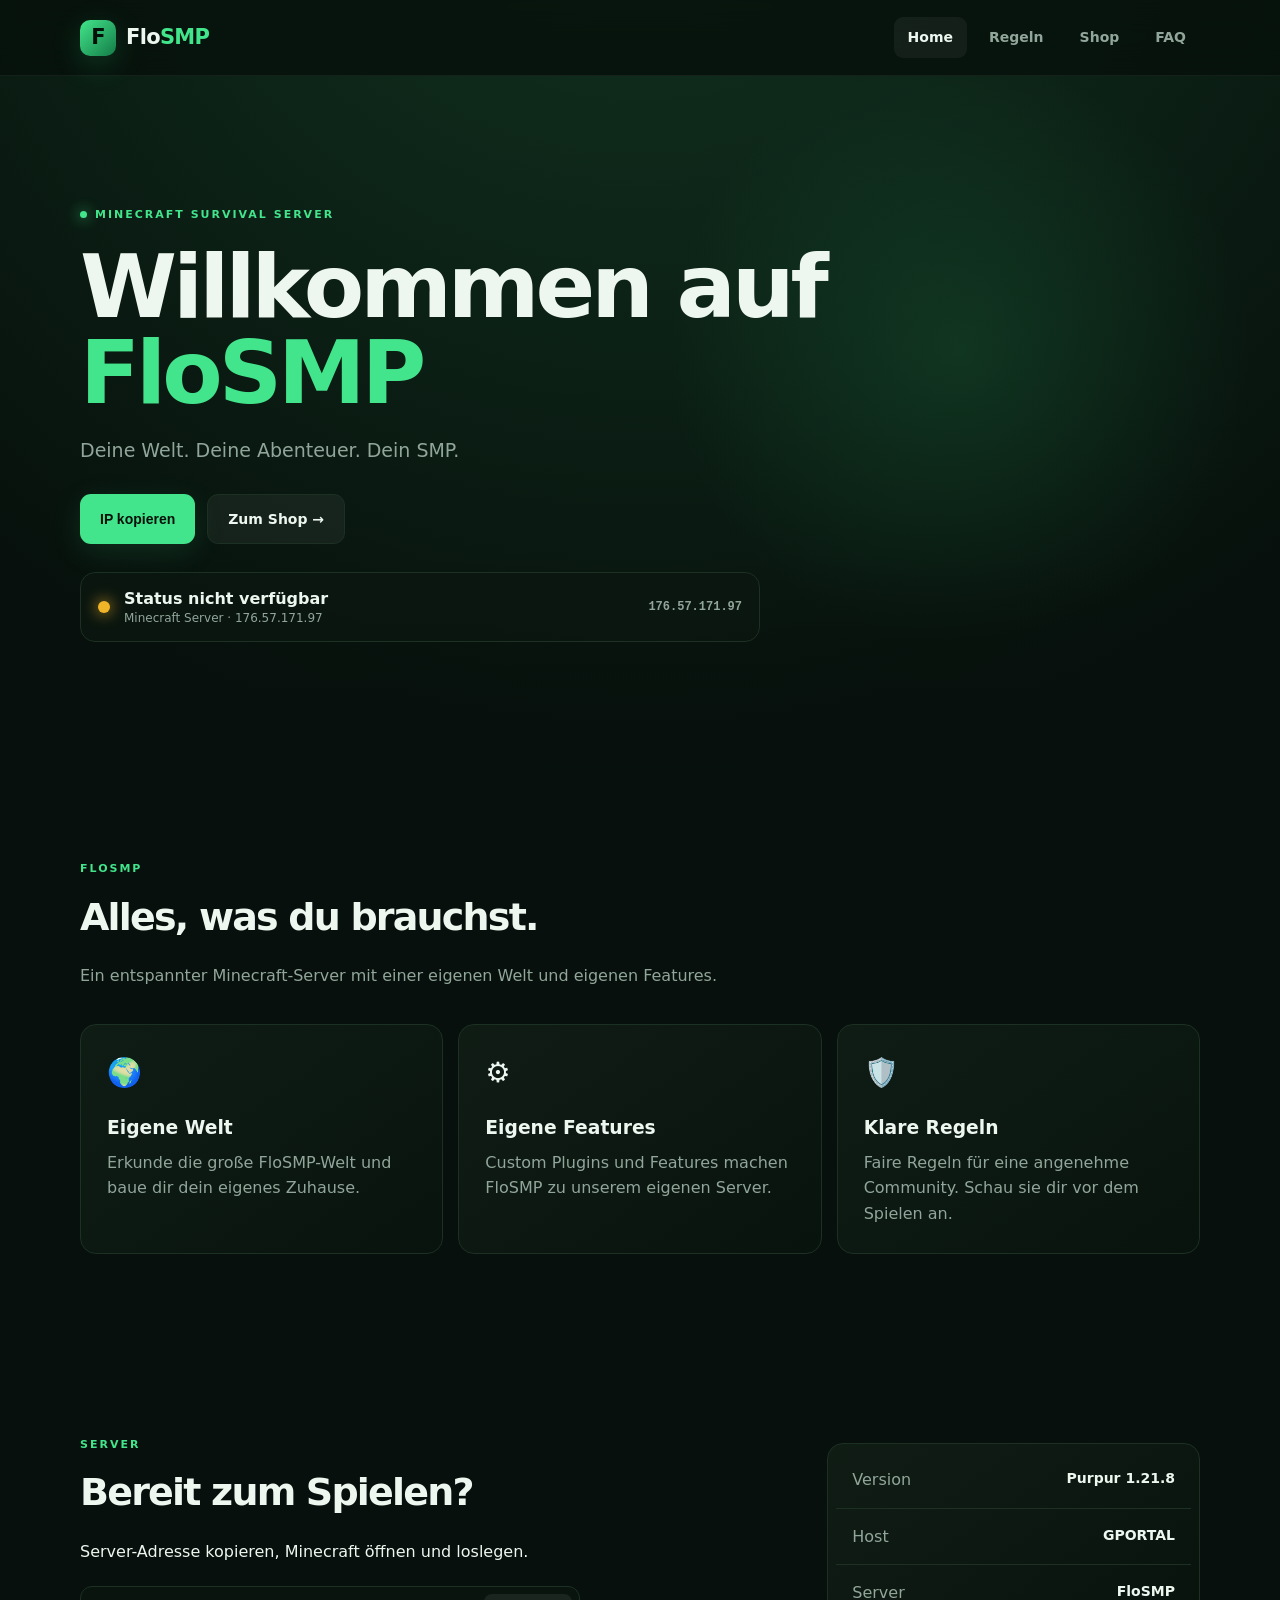
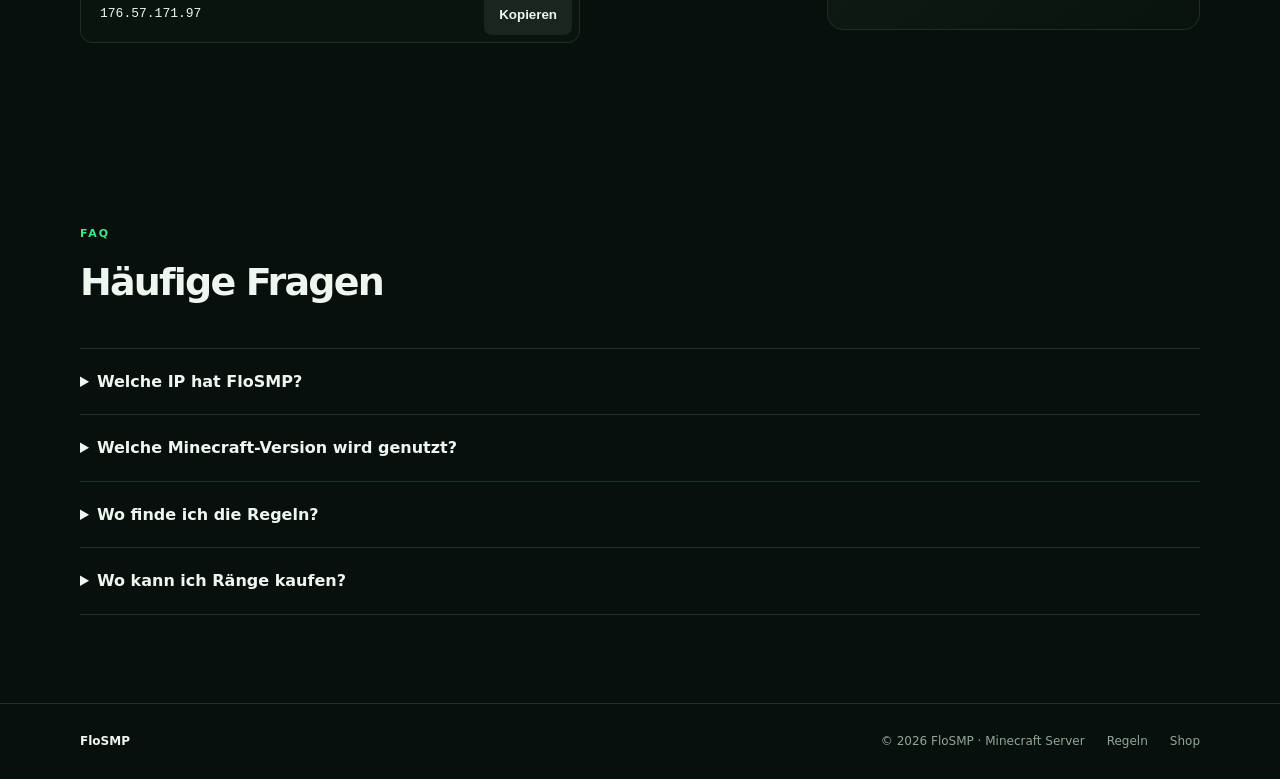
==== index.html @ 4ad26623 "FloSMP Website" ====
<!DOCTYPE html>
<html lang="de">
<head>
  <meta charset="UTF-8">
  <meta name="viewport" content="width=device-width, initial-scale=1.0">
  <meta name="description" content="FloSMP – Minecraft Server. Regeln, Shop, Ränge und Serverinformationen.">
  <title>FloSMP — Minecraft Server</title>
  <link rel="stylesheet" href="style.css">
</head>
<body>
<header class="topbar">
  <a class="brand" href="index.html"><span class="brand-mark">F</span><span>Flo<span>SMP</span></span></a>
  <nav>
    <a class="active" href="index.html">Home</a>
    <a href="regeln.html">Regeln</a>
    <a href="shop.html">Shop</a>
    <a href="#faq">FAQ</a>
  </nav>
  <button class="menu" aria-label="Menü öffnen">☰</button>
</header>

<main>
  <section class="hero">
    <div class="hero-glow"></div>
    <div class="hero-content">
      <div class="eyebrow"><span class="dot"></span> Minecraft Survival Server</div>
      <h1>Willkommen auf<br><strong>FloSMP</strong></h1>
      <p>Deine Welt. Deine Abenteuer. Dein SMP.</p>
      <div class="hero-actions">
        <button class="btn primary copy-ip" data-ip="176.57.171.97">IP kopieren</button>
        <a class="btn secondary" href="shop.html">Zum Shop →</a>
      </div>
      <div class="server-card">
        <div class="status-icon"><span id="status-dot"></span></div>
        <div class="server-info">
          <strong id="status-text">Status wird geprüft…</strong>
          <span id="player-text">Minecraft Server · 176.57.171.97</span>
        </div>
        <div class="ip">176.57.171.97</div>
      </div>
    </div>
  </section>

  <section class="section features">
    <div class="section-heading">
      <span class="eyebrow">FLOSMp</span>
      <h2>Alles, was du brauchst.</h2>
      <p>Ein entspannter Minecraft-Server mit einer eigenen Welt und eigenen Features.</p>
    </div>
    <div class="cards">
      <article class="card"><div class="icon">🌍</div><h3>Eigene Welt</h3><p>Erkunde die große FloSMP-Welt und baue dir dein eigenes Zuhause.</p></article>
      <article class="card"><div class="icon">⚙️</div><h3>Eigene Features</h3><p>Custom Plugins und Features machen FloSMP zu unserem eigenen Server.</p></article>
      <article class="card"><div class="icon">🛡️</div><h3>Klare Regeln</h3><p>Faire Regeln für eine angenehme Community. Schau sie dir vor dem Spielen an.</p></article>
    </div>
  </section>

  <section class="section split">
    <div>
      <span class="eyebrow">SERVER</span>
      <h2>Bereit zum Spielen?</h2>
      <p>Server-Adresse kopieren, Minecraft öffnen und loslegen.</p>
      <div class="copy-box">
        <code>176.57.171.97</code>
        <button class="copy-ip" data-ip="176.57.171.97">Kopieren</button>
      </div>
    </div>
    <div class="info-panel">
      <div><span>Version</span><strong>Purpur 1.21.8</strong></div>
      <div><span>Host</span><strong>GPORTAL</strong></div>
      <div><span>Server</span><strong>FloSMP</strong></div>
    </div>
  </section>

  <section class="section" id="faq">
    <div class="section-heading">
      <span class="eyebrow">FAQ</span>
      <h2>Häufige Fragen</h2>
    </div>
    <div class="faq">
      <details><summary>Welche IP hat FloSMP?</summary><p>Die aktuelle Server-IP ist <strong>176.57.171.97</strong>.</p></details>
      <details><summary>Welche Minecraft-Version wird genutzt?</summary><p>FloSMP läuft aktuell auf <strong>Purpur 1.21.8</strong>.</p></details>
      <details><summary>Wo finde ich die Regeln?</summary><p>Alle Regeln findest du auf der <a href="regeln.html">Regel-Seite</a>.</p></details>
      <details><summary>Wo kann ich Ränge kaufen?</summary><p>Im <a href="shop.html">Shop</a> findest du die verfügbaren Ränge und Angebote.</p></details>
    </div>
  </section>
</main>

<footer><div class="footer-inner"><strong>FloSMP</strong><span>© 2026 FloSMP · Minecraft Server</span><a href="regeln.html">Regeln</a><a href="shop.html">Shop</a></div></footer>
<div class="toast" id="toast">IP kopiert ✓</div>
<script src="script.js"></script>
</body>
</html>
---- style.css ----
:root{--bg:#07100c;--panel:#0c1711;--panel2:#101d15;--line:#1c3024;--text:#edf7f0;--muted:#91a69a;--green:#42e58b;--green2:#20b967;--max:1120px}*{box-sizing:border-box}html{scroll-behavior:smooth}body{margin:0;background:radial-gradient(circle at 50% -10%,#123622 0,#07100c 38%),var(--bg);color:var(--text);font-family:Inter,ui-sans-serif,system-ui,-apple-system,BlinkMacSystemFont,"Segoe UI",sans-serif;line-height:1.6}a{color:inherit;text-decoration:none}.topbar{height:76px;border-bottom:1px solid rgba(255,255,255,.06);display:flex;align-items:center;justify-content:space-between;padding:0 max(24px,calc((100% - var(--max))/2));position:sticky;top:0;background:rgba(7,16,12,.82);backdrop-filter:blur(16px);z-index:10}.brand{display:flex;align-items:center;gap:10px;font-weight:900;font-size:21px;letter-spacing:-.7px}.brand>span:last-child span{color:var(--green)}.brand-mark{display:grid;place-items:center;width:36px;height:36px;border-radius:10px;background:linear-gradient(135deg,var(--green),#147c47);color:#06100a;box-shadow:0 8px 30px rgba(66,229,139,.18)}nav{display:flex;gap:8px}nav a{padding:9px 14px;border-radius:9px;color:var(--muted);font-weight:650;font-size:14px}nav a:hover,nav a.active{color:var(--text);background:rgba(255,255,255,.05)}.menu{display:none;background:none;border:0;color:var(--text);font-size:24px}.hero{min-height:690px;position:relative;display:flex;align-items:center;overflow:hidden}.hero:before{content:"";position:absolute;inset:0;background:linear-gradient(180deg,transparent 70%,var(--bg)),radial-gradient(circle at 75% 40%,rgba(49,199,111,.14),transparent 28%)}.hero-content{width:min(var(--max),calc(100% - 48px));margin:auto;position:relative}.eyebrow{display:inline-flex;align-items:center;gap:8px;text-transform:uppercase;letter-spacing:2px;font-size:11px;font-weight:850;color:var(--green)}.dot{width:7px;height:7px;border-radius:50%;background:var(--green);box-shadow:0 0 14px var(--green)}h1{font-size:clamp(48px,8vw,88px);line-height:.98;letter-spacing:-4px;margin:18px 0}.hero h1 strong{color:var(--green)}.hero p,.page-hero p{color:var(--muted);font-size:19px}.hero-actions{display:flex;gap:12px;margin:28px 0}.btn{border:0;border-radius:11px;padding:13px 20px;font-weight:800;cursor:pointer;font-size:14px;display:inline-flex;align-items:center;justify-content:center}.primary{background:var(--green);color:#06100a;box-shadow:0 8px 30px rgba(66,229,139,.13)}.primary:hover{background:#62efa2;transform:translateY(-1px)}.secondary{background:rgba(255,255,255,.05);border:1px solid var(--line);color:var(--text)}.server-card{width:min(680px,100%);display:flex;align-items:center;gap:14px;padding:15px 17px;background:rgba(12,23,17,.82);border:1px solid var(--line);border-radius:15px}.status-icon{width:12px;height:12px;border-radius:50%;background:#f0b429;box-shadow:0 0 15px #f0b429}.status-icon.online{background:var(--green);box-shadow:0 0 15px var(--green)}.status-icon.offline{background:#ef6461;box-shadow:0 0 15px #ef6461}.server-info{display:flex;flex-direction:column;line-height:1.35}.server-info span{color:var(--muted);font-size:12px}.ip{margin-left:auto;color:var(--muted);font:600 12px ui-monospace,SFMono-Regular,Menlo,monospace}.section{width:min(var(--max),calc(100% - 48px));margin:auto;padding:88px 0}.section-heading{max-width:650px;margin-bottom:35px}.section h2{font-size:38px;letter-spacing:-1.8px;margin:7px 0}.section-heading p{color:var(--muted)}.cards{display:grid;grid-template-columns:repeat(3,1fr);gap:15px}.card,.product,.info-panel,.rule{background:linear-gradient(145deg,rgba(16,29,21,.95),rgba(9,19,14,.95));border:1px solid var(--line);border-radius:16px}.card{padding:26px}.icon{font-size:28px}.card h3{margin:17px 0 7px}.card p,.product p,.rule p{color:var(--muted);margin:0}.split{display:grid;grid-template-columns:1.3fr .7fr;gap:55px;align-items:center}.copy-box{display:flex;width:min(500px,100%);background:#09140e;border:1px solid var(--line);padding:7px;border-radius:12px;margin-top:22px}.copy-box code{flex:1;padding:10px 12px}.copy-box button{border:0;border-radius:8px;background:rgba(255,255,255,.07);color:var(--text);padding:0 15px;font-weight:750;cursor:pointer}.info-panel{padding:8px}.info-panel div{display:flex;justify-content:space-between;padding:15px 16px;border-bottom:1px solid var(--line)}.info-panel div:last-child{border:0}.info-panel span{color:var(--muted)}.info-panel strong{font-size:14px}.faq{border-top:1px solid var(--line)}details{border-bottom:1px solid var(--line);padding:20px 0}summary{cursor:pointer;font-weight:750}details p{color:var(--muted);margin-bottom:0}.page-hero{width:min(var(--max),calc(100% - 48px));margin:auto;padding:105px 0 50px}.page-hero h1{font-size:clamp(45px,7vw,72px)}.rules{padding-top:30px}.rule{display:grid;grid-template-columns:70px 1fr;padding:24px;margin-bottom:12px}.rule b{font-size:14px;color:var(--green)}.rule h3{margin:0 0 5px}.notice{padding:18px 20px;border:1px solid #2d4a37;background:rgba(66,229,139,.05);border-radius:12px;color:var(--muted);margin-top:25px}.notice strong{color:var(--text)}.shop-grid{display:grid;grid-template-columns:repeat(3,1fr);gap:15px}.product{padding:28px}.product.featured{border-color:#2e6746;box-shadow:0 15px 60px rgba(40,180,100,.07)}.product-badge{color:var(--green);font-size:11px;font-weight:900;letter-spacing:2px}.product h2{font-size:28px;margin:10px 0}.price{font-size:30px;font-weight:900;margin:24px 0}.shop-disabled{width:100%;opacity:.7;cursor:not-allowed}footer{border-top:1px solid var(--line);padding:28px max(24px,calc((100% - var(--max))/2));color:var(--muted)}.footer-inner{display:flex;gap:22px;align-items:center;font-size:12px}.footer-inner strong{color:var(--text);margin-right:auto}.toast{position:fixed;bottom:25px;left:50%;transform:translate(-50%,20px);opacity:0;background:#eafbf1;color:#07100c;padding:10px 16px;border-radius:10px;font-weight:800;font-size:13px;transition:.25s;pointer-events:none}.toast.show{opacity:1;transform:translate(-50%,0)}@media(max-width:760px){.topbar{padding:0 18px}nav{display:none}.menu{display:block}.hero{min-height:620px}.hero-content{width:calc(100% - 36px)}h1{letter-spacing:-2.5px}.ip{display:none}.cards,.shop-grid,.split{grid-template-columns:1fr}.section,.page-hero{width:calc(100% - 36px);padding:65px 0}.section h2{font-size:31px}.footer-inner{flex-wrap:wrap}.footer-inner strong{width:100%}.hero-actions{flex-wrap:wrap}}
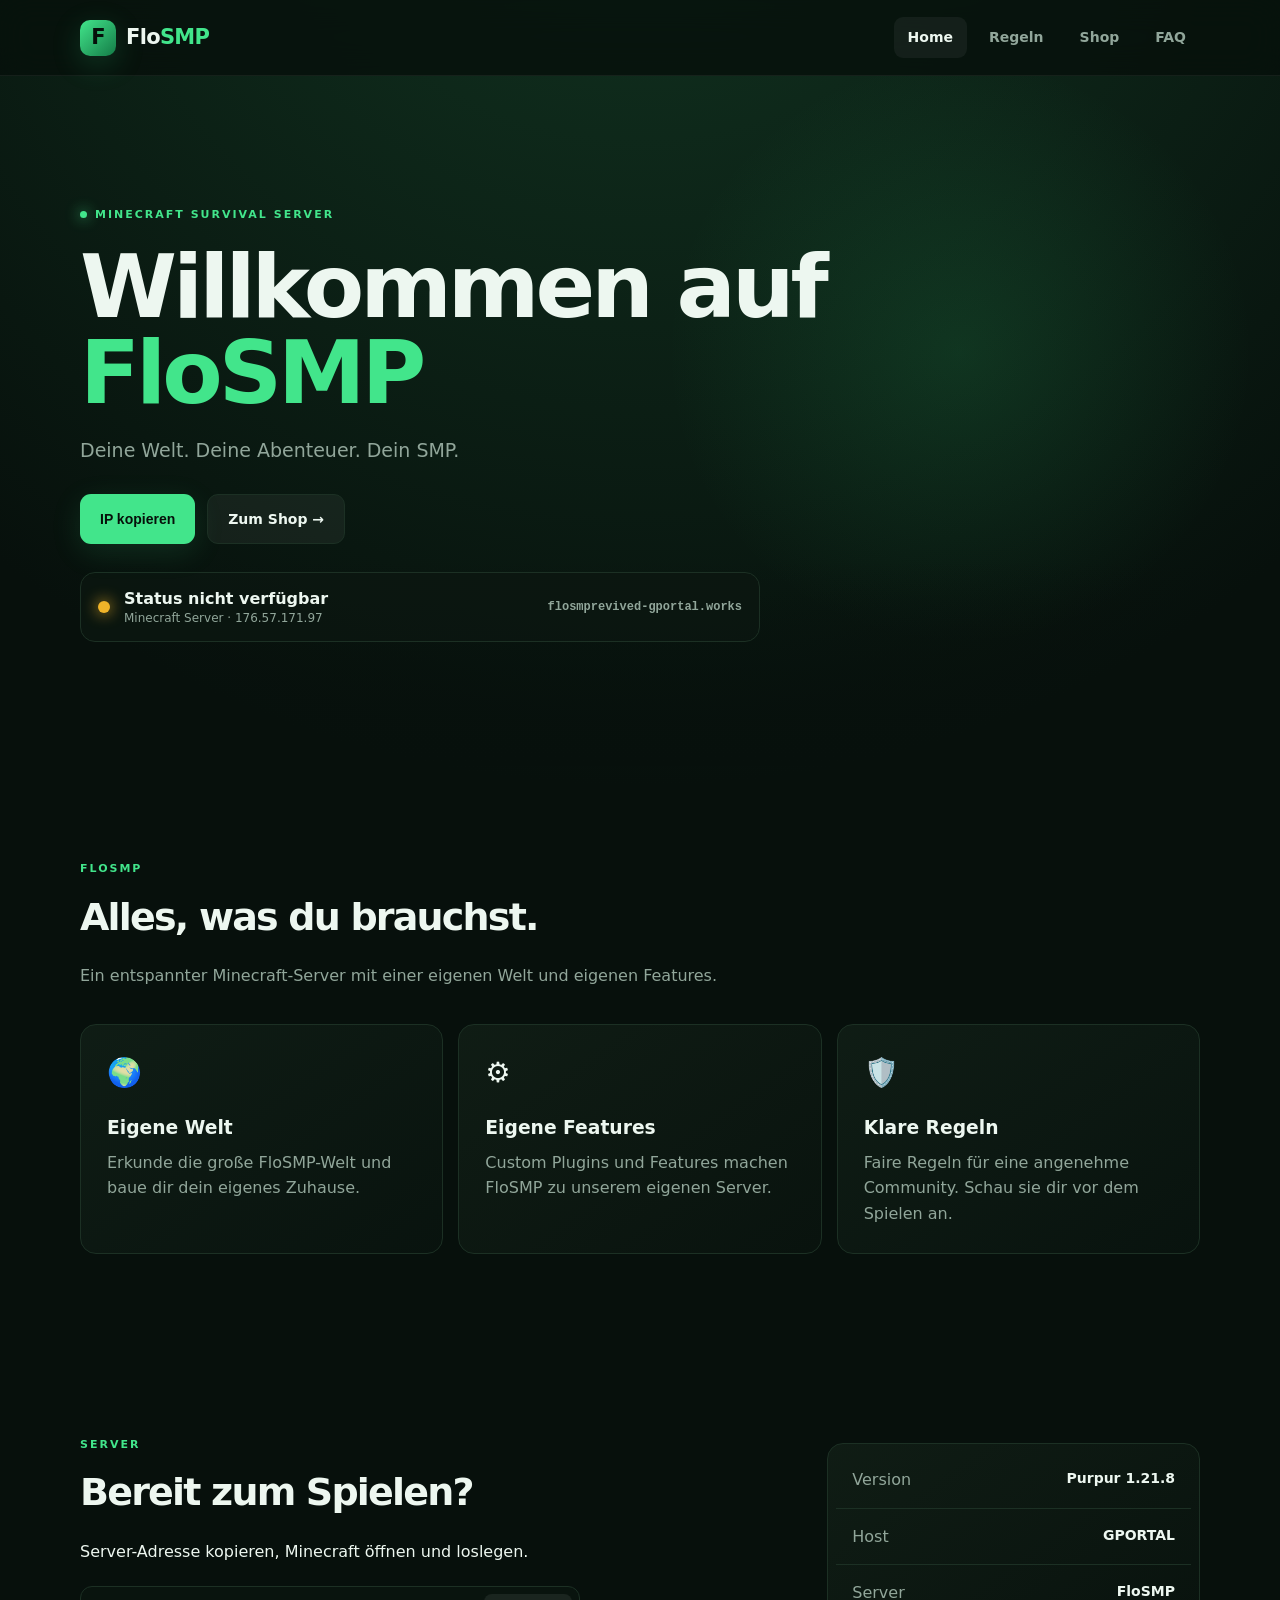
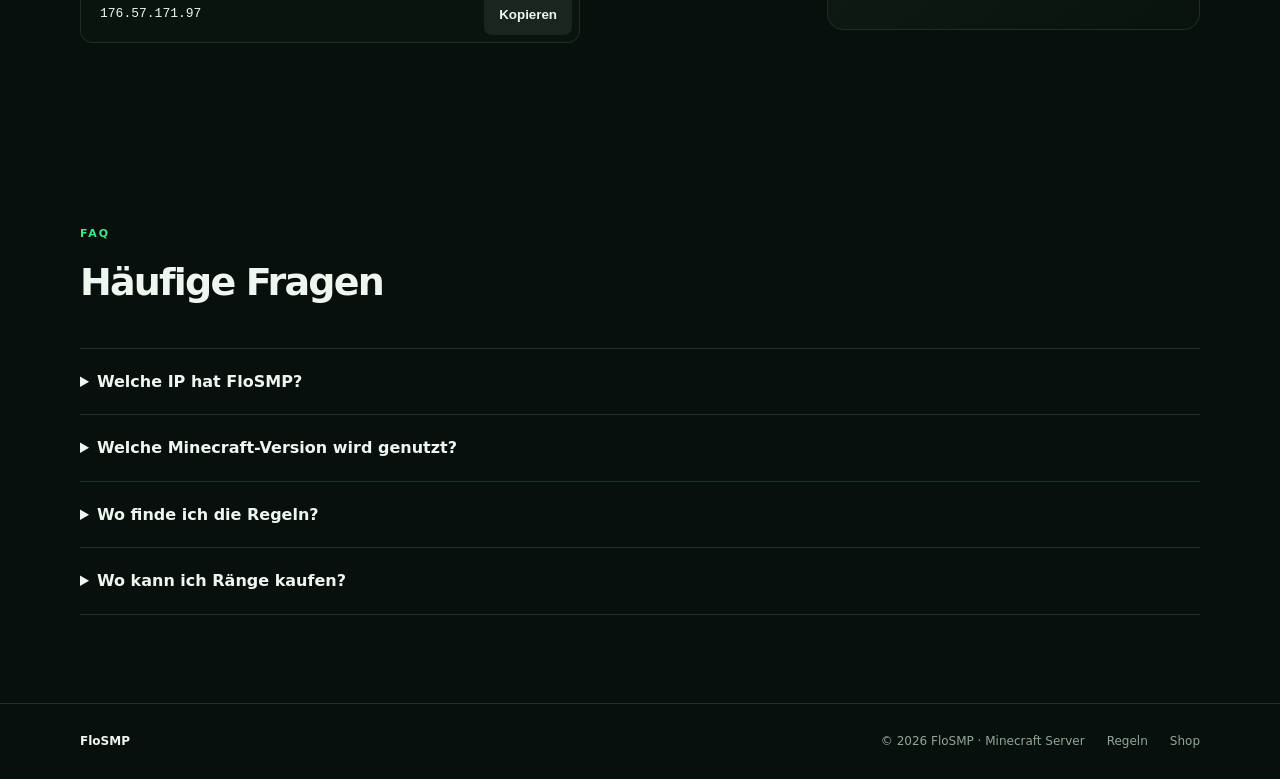
==== commit 4aac8fcf: "Update Minecraft server IP address and hostname" ====
--- a/index.html
+++ b/index.html
@@ -34,9 +34,9 @@
         <div class="status-icon"><span id="status-dot"></span></div>
         <div class="server-info">
           <strong id="status-text">Status wird geprüft…</strong>
-          <span id="player-text">Minecraft Server · 176.57.171.97</span>
+          <span id="player-text">Minecraft Server · flosmprevived-gportal.works</span>
         </div>
-        <div class="ip">176.57.171.97</div>
+        <div class="ip">flosmprevived-gportal.works</div>
       </div>
     </div>
   </section>
@@ -89,4 +89,4 @@
 <div class="toast" id="toast">IP kopiert ✓</div>
 <script src="script.js"></script>
 </body>
-</html>+</html>
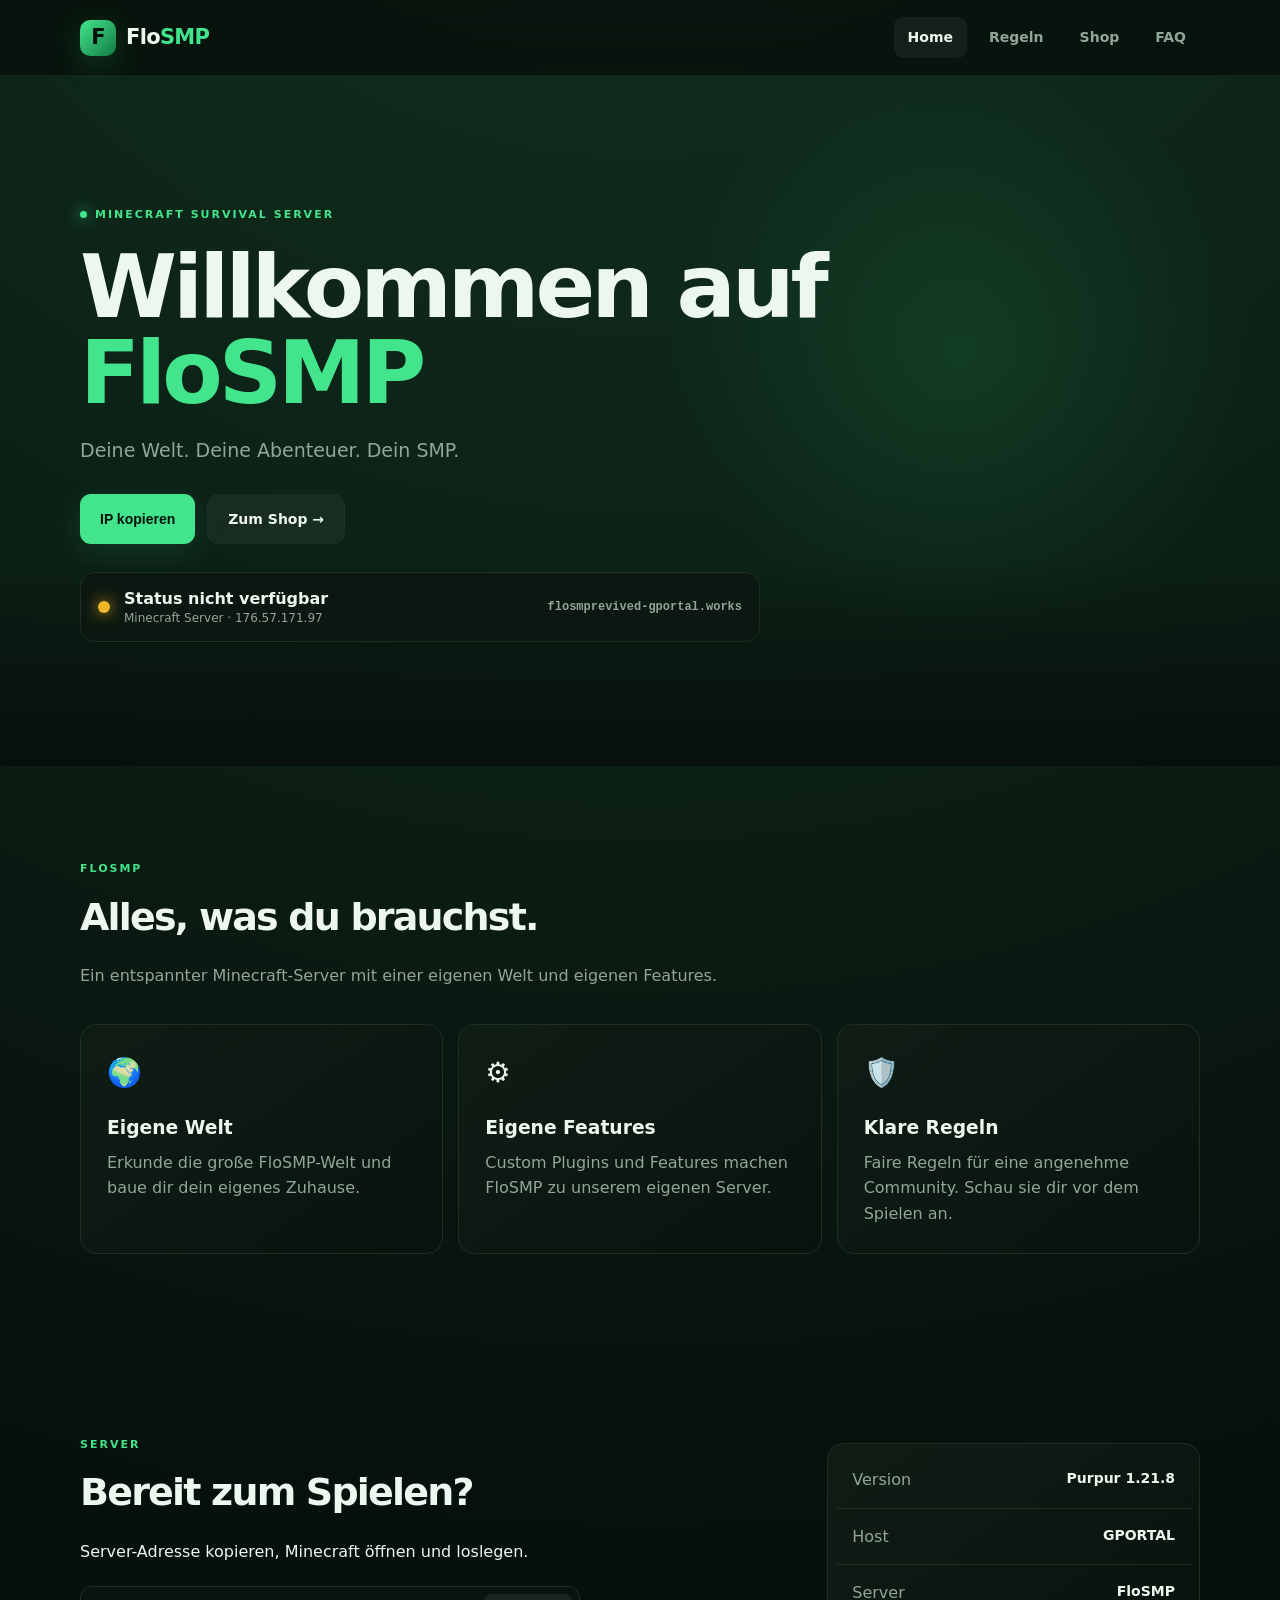
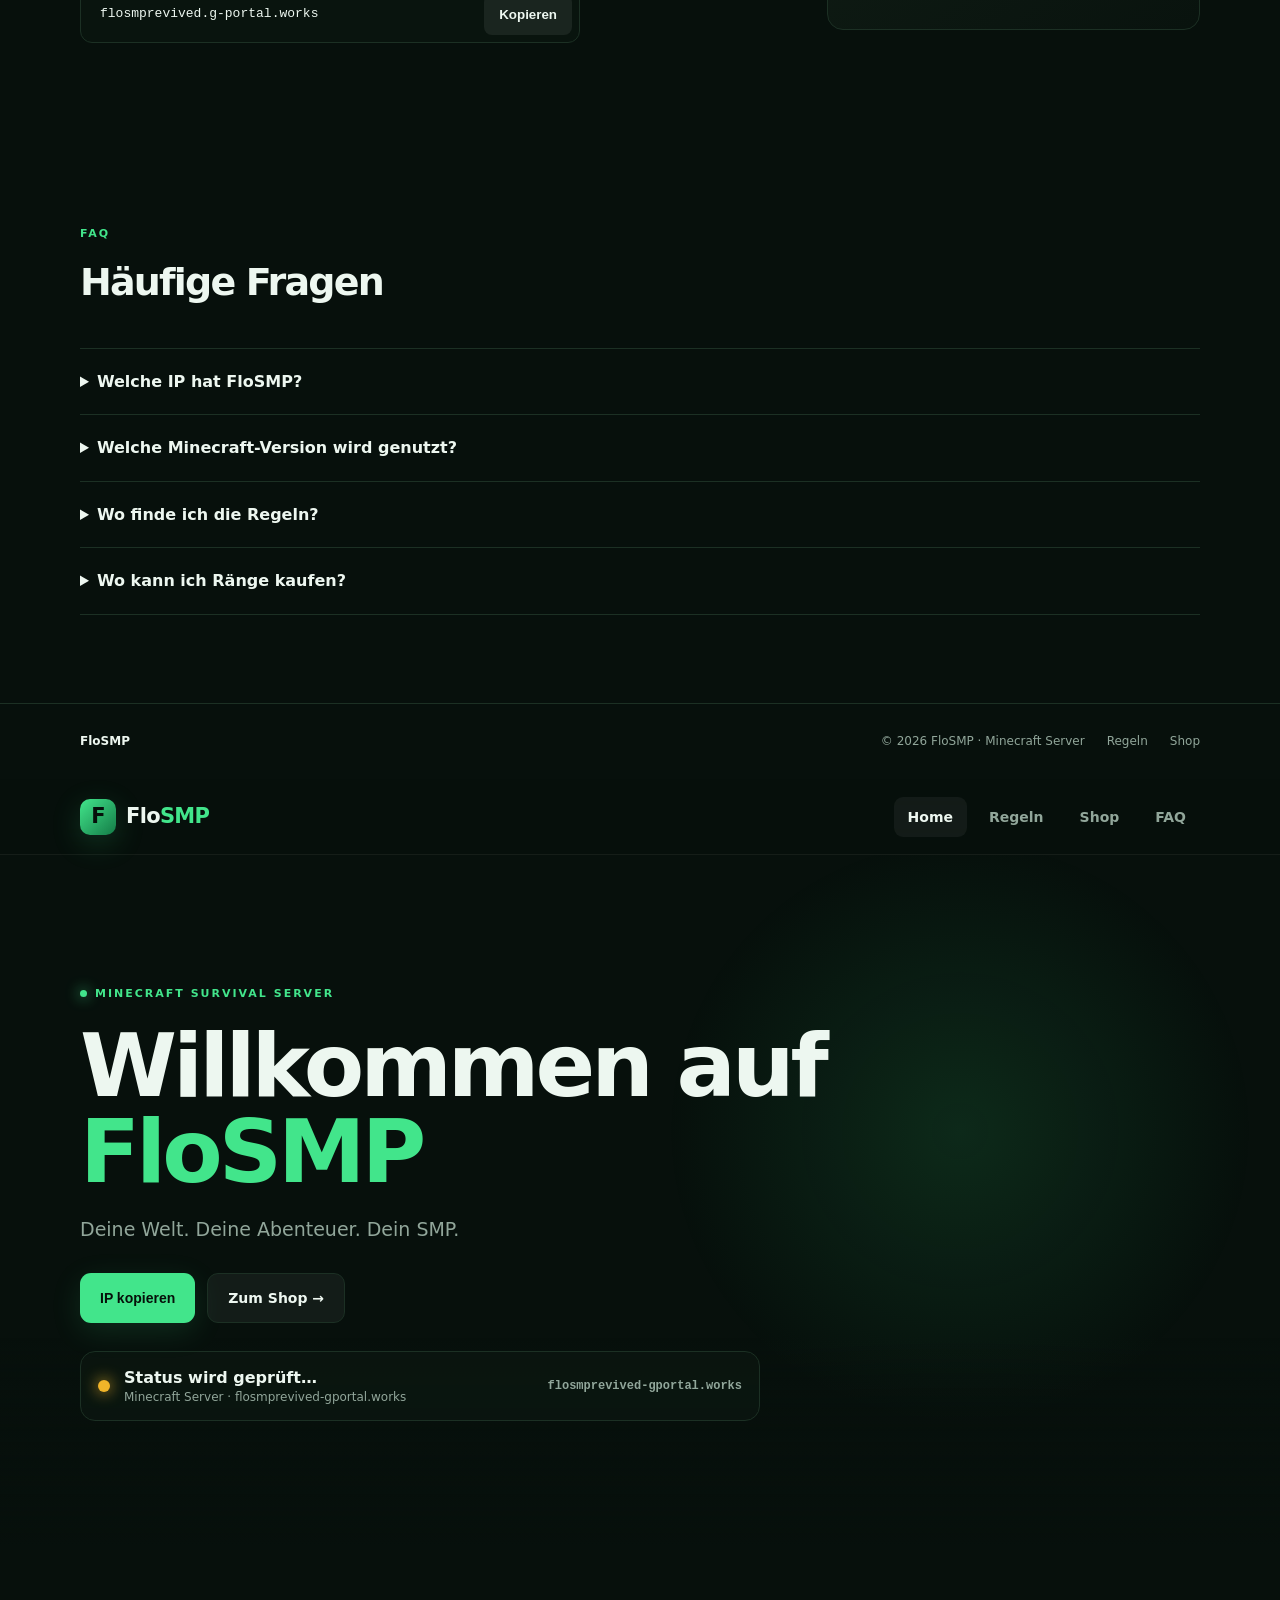
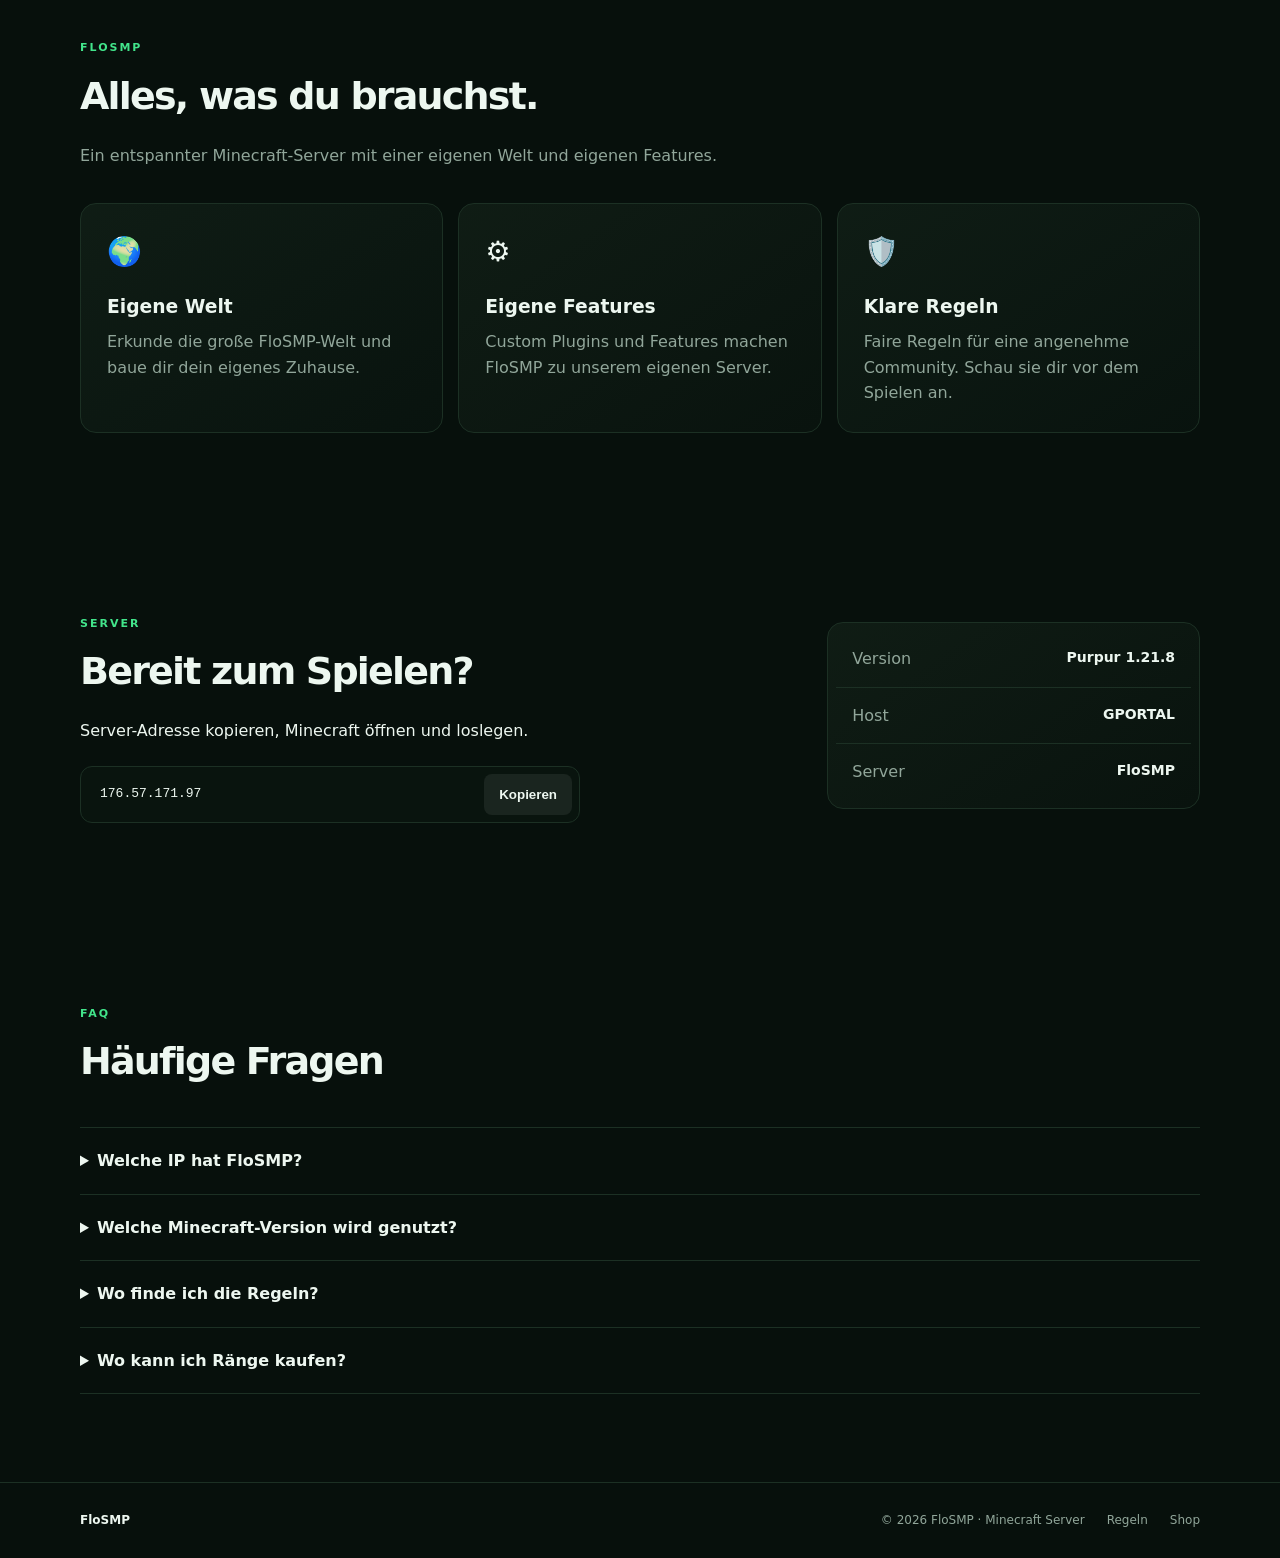
==== commit 4e1cc818: "Add server IP copy button and update features section" ====
--- a/index.html
+++ b/index.html
@@ -1,4 +1,95 @@
 <!DOCTYPE html>
+<html lang="de">
+<head>
+  <meta charset="UTF-8">
+  <meta name="viewport" content="width=device-width, initial-scale=1.0">
+  <meta name="description" content="FloSMP – Minecraft Server. Regeln, Shop, Ränge und Serverinformationen.">
+  <title>FloSMP — Minecraft Server</title>
+  <link rel="stylesheet" href="style.css">
+</head>
+<body>
+<header class="topbar">
+  <a class="brand" href="index.html"><span class="brand-mark">F</span><span>Flo<span>SMP</span></span></a>
+  <nav>
+    <a class="active" href="index.html">Home</a>
+    <a href="regeln.html">Regeln</a>
+    <a href="shop.html">Shop</a>
+    <a href="#faq">FAQ</a>
+  </nav>
+  <button class="menu" aria-label="Menü öffnen">☰</button>
+</header>
+
+<main>
+  <section class="hero">
+    <div class="hero-glow"></div>
+    <div class="hero-content">
+      <div class="eyebrow"><span class="dot"></span> Minecraft Survival Server</div>
+      <h1>Willkommen auf<br><strong>FloSMP</strong></h1>
+      <p>Deine Welt. Deine Abenteuer. Dein SMP.</p>
+      <div class="hero-actions">
+        <button class="btn primary copy-ip" data-ip="flosmprevived.g-portal.works">IP kopieren</button>
+        <a class="btn secondary" href="shop.html">Zum Shop →</a>
+      </div>
+      <div class="server-card">
+        <div class="status-icon"><span id="status-dot"></span></div>
+        <div class="server-info">
+          <strong id="status-text">Status wird geprüft…</strong>
+          <span id="player-text">Minecraft Server · flosmprevived-gportal.works</span>
+        </div>
+        <div class="ip">flosmprevived-gportal.works</div>
+      </div>
+    </div>
+  </section>
+
+  <section class="section features">
+    <div class="section-heading">
+      <span class="eyebrow">FLOSMp</span>
+      <h2>Alles, was du brauchst.</h2>
+      <p>Ein entspannter Minecraft-Server mit einer eigenen Welt und eigenen Features.</p>
+    </div>
+    <div class="cards">
+      <article class="card"><div class="icon">🌍</div><h3>Eigene Welt</h3><p>Erkunde die große FloSMP-Welt und baue dir dein eigenes Zuhause.</p></article>
+      <article class="card"><div class="icon">⚙️</div><h3>Eigene Features</h3><p>Custom Plugins und Features machen FloSMP zu unserem eigenen Server.</p></article>
+      <article class="card"><div class="icon">🛡️</div><h3>Klare Regeln</h3><p>Faire Regeln für eine angenehme Community. Schau sie dir vor dem Spielen an.</p></article>
+    </div>
+  </section>
+
+  <section class="section split">
+    <div>
+      <span class="eyebrow">SERVER</span>
+      <h2>Bereit zum Spielen?</h2>
+      <p>Server-Adresse kopieren, Minecraft öffnen und loslegen.</p>
+      <div class="copy-box">
+        <code>flosmprevived.g-portal.works</code>
+        <button class="copy-ip" data-ip="flosmprevived.g-portal.works">Kopieren</button>
+      </div>
+    </div>
+    <div class="info-panel">
+      <div><span>Version</span><strong>Purpur 1.21.8</strong></div>
+      <div><span>Host</span><strong>GPORTAL</strong></div>
+      <div><span>Server</span><strong>FloSMP</strong></div>
+    </div>
+  </section>
+
+  <section class="section" id="faq">
+    <div class="section-heading">
+      <span class="eyebrow">FAQ</span>
+      <h2>Häufige Fragen</h2>
+    </div>
+    <div class="faq">
+      <details><summary>Welche IP hat FloSMP?</summary><p>Die aktuelle Server-IP ist <strong>flosmprevived.g-portal.works</strong>.</p></details>
+      <details><summary>Welche Minecraft-Version wird genutzt?</summary><p>FloSMP läuft aktuell auf <strong>Purpur 1.21.8</strong>.</p></details>
+      <details><summary>Wo finde ich die Regeln?</summary><p>Alle Regeln findest du auf der <a href="regeln.html">Regel-Seite</a>.</p></details>
+      <details><summary>Wo kann ich Ränge kaufen?</summary><p>Im <a href="shop.html">Shop</a> findest du die verfügbaren Ränge und Angebote.</p></details>
+    </div>
+  </section>
+</main>
+
+<footer><div class="footer-inner"><strong>FloSMP</strong><span>© 2026 FloSMP · Minecraft Server</span><a href="regeln.html">Regeln</a><a href="shop.html">Shop</a></div></footer>
+<div class="toast" id="toast">IP kopiert ✓</div>
+<script src="script.js"></script>
+</body>
+</html><!DOCTYPE html>
 <html lang="de">
 <head>
   <meta charset="UTF-8">
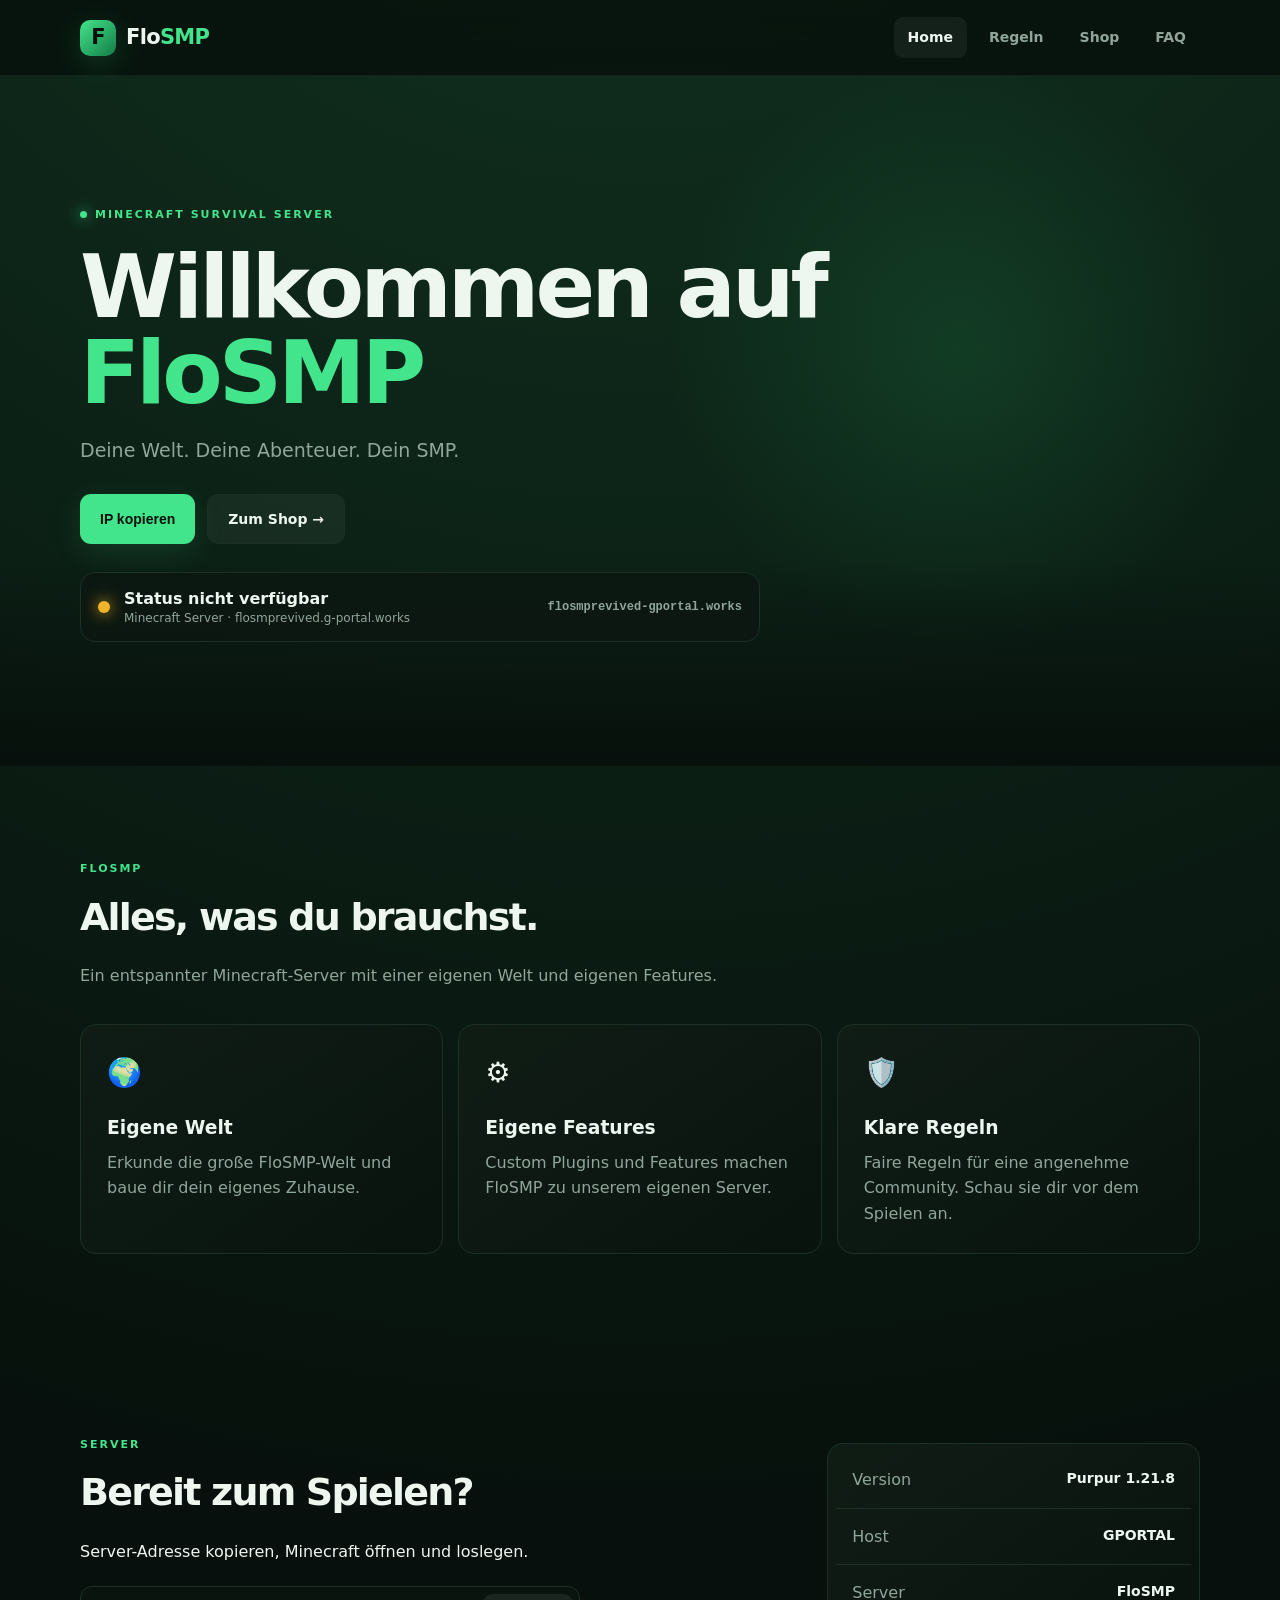
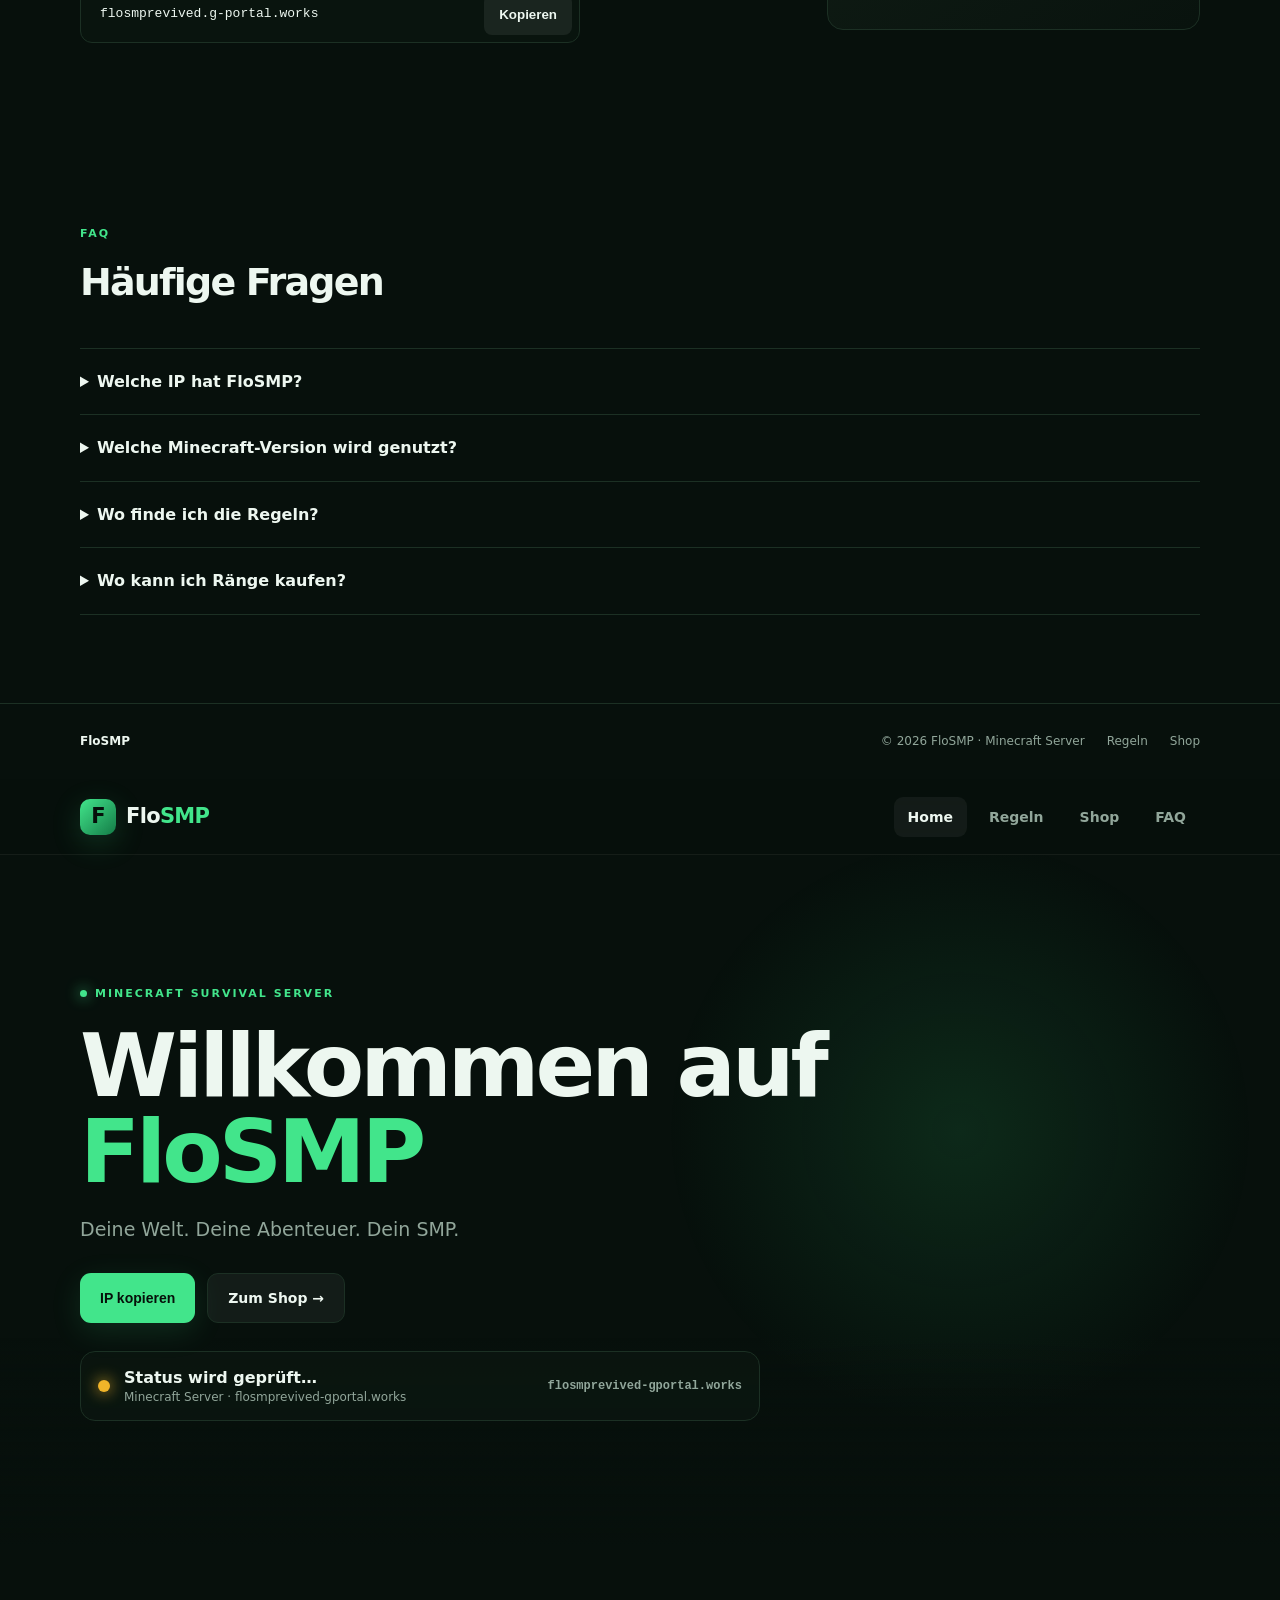
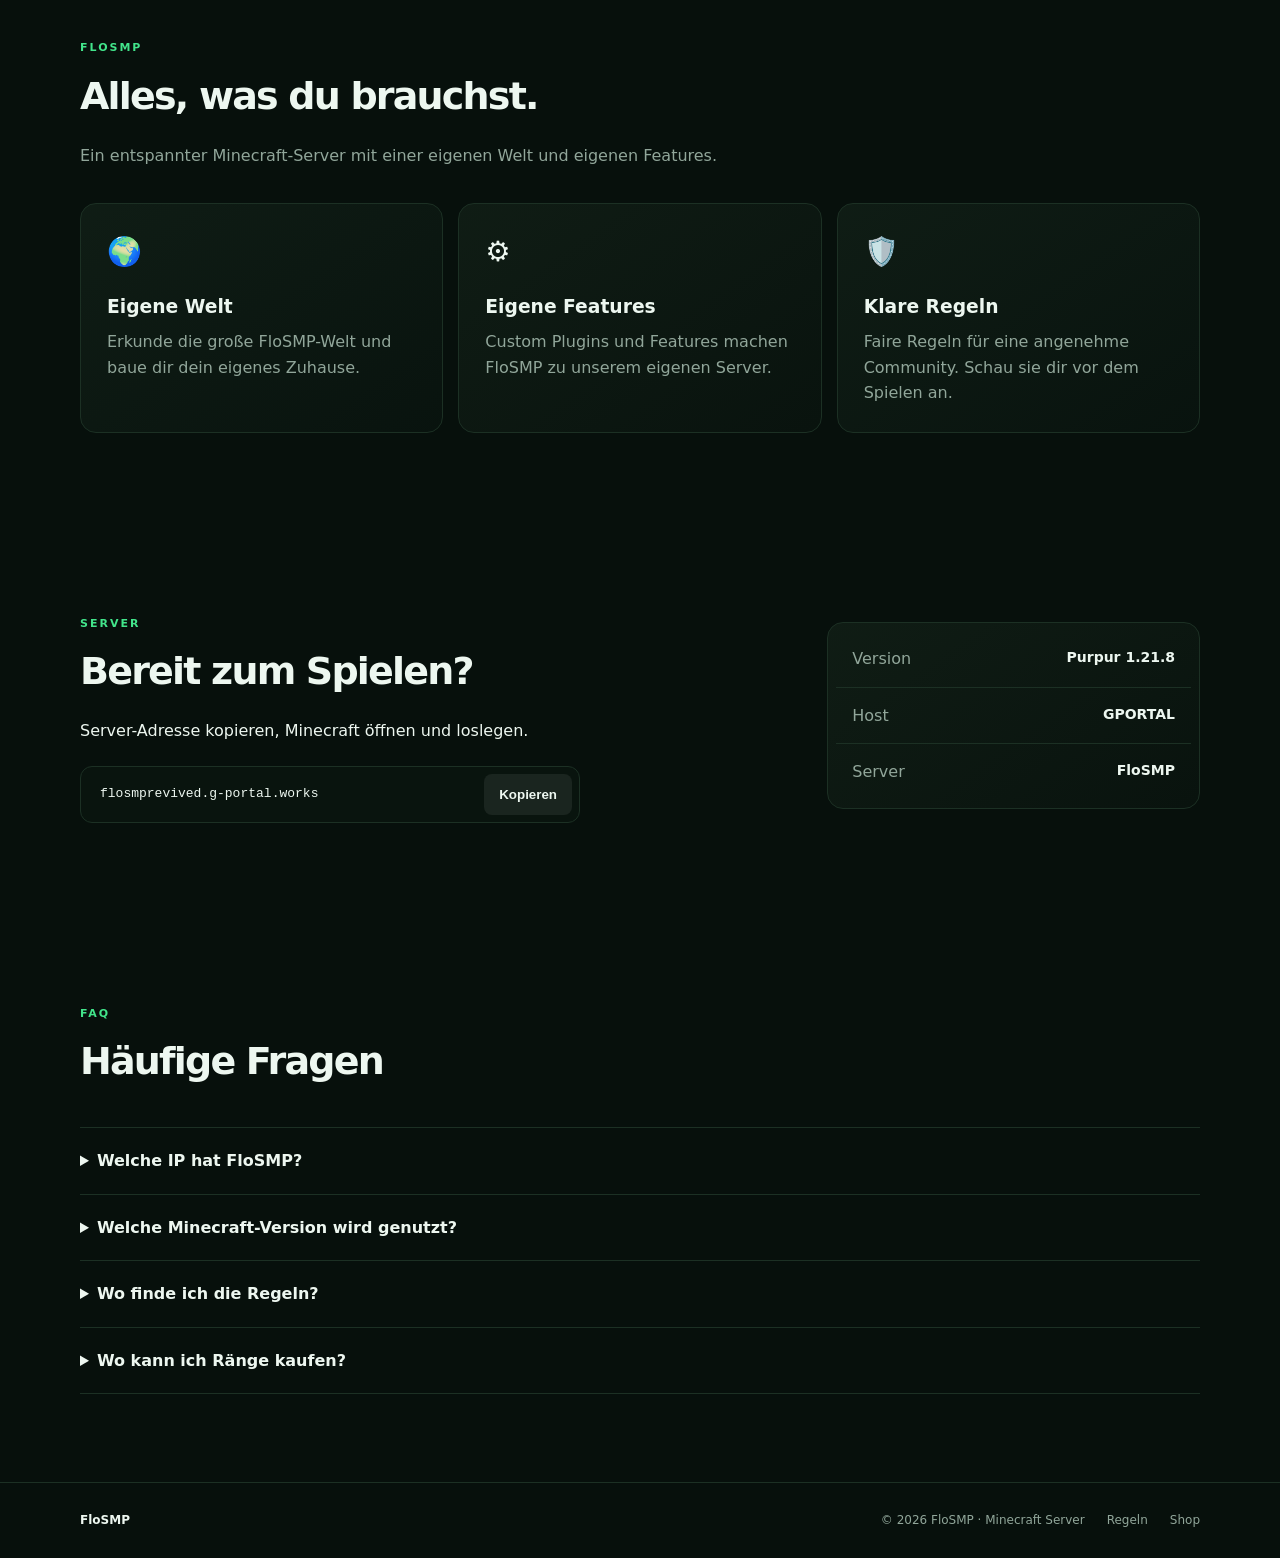
==== commit 80f19719: "Update server IP address in index.html" ====
--- a/index.html
+++ b/index.html
@@ -118,7 +118,7 @@
       <h1>Willkommen auf<br><strong>FloSMP</strong></h1>
       <p>Deine Welt. Deine Abenteuer. Dein SMP.</p>
       <div class="hero-actions">
-        <button class="btn primary copy-ip" data-ip="176.57.171.97">IP kopieren</button>
+        <button class="btn primary copy-ip" data-ip="flosmprevived.g-portal.works">IP kopieren</button>
         <a class="btn secondary" href="shop.html">Zum Shop →</a>
       </div>
       <div class="server-card">
@@ -151,8 +151,8 @@
       <h2>Bereit zum Spielen?</h2>
       <p>Server-Adresse kopieren, Minecraft öffnen und loslegen.</p>
       <div class="copy-box">
-        <code>176.57.171.97</code>
-        <button class="copy-ip" data-ip="176.57.171.97">Kopieren</button>
+        <code>flosmprevived.g-portal.works</code>
+        <button class="copy-ip" data-ip="flosmprevived.g-portal.works">Kopieren</button>
       </div>
     </div>
     <div class="info-panel">
@@ -168,7 +168,7 @@
       <h2>Häufige Fragen</h2>
     </div>
     <div class="faq">
-      <details><summary>Welche IP hat FloSMP?</summary><p>Die aktuelle Server-IP ist <strong>176.57.171.97</strong>.</p></details>
+      <details><summary>Welche IP hat FloSMP?</summary><p>Die aktuelle Server-IP ist <strong>flosmprevived.g-portal.works</strong>.</p></details>
       <details><summary>Welche Minecraft-Version wird genutzt?</summary><p>FloSMP läuft aktuell auf <strong>Purpur 1.21.8</strong>.</p></details>
       <details><summary>Wo finde ich die Regeln?</summary><p>Alle Regeln findest du auf der <a href="regeln.html">Regel-Seite</a>.</p></details>
       <details><summary>Wo kann ich Ränge kaufen?</summary><p>Im <a href="shop.html">Shop</a> findest du die verfügbaren Ränge und Angebote.</p></details>
